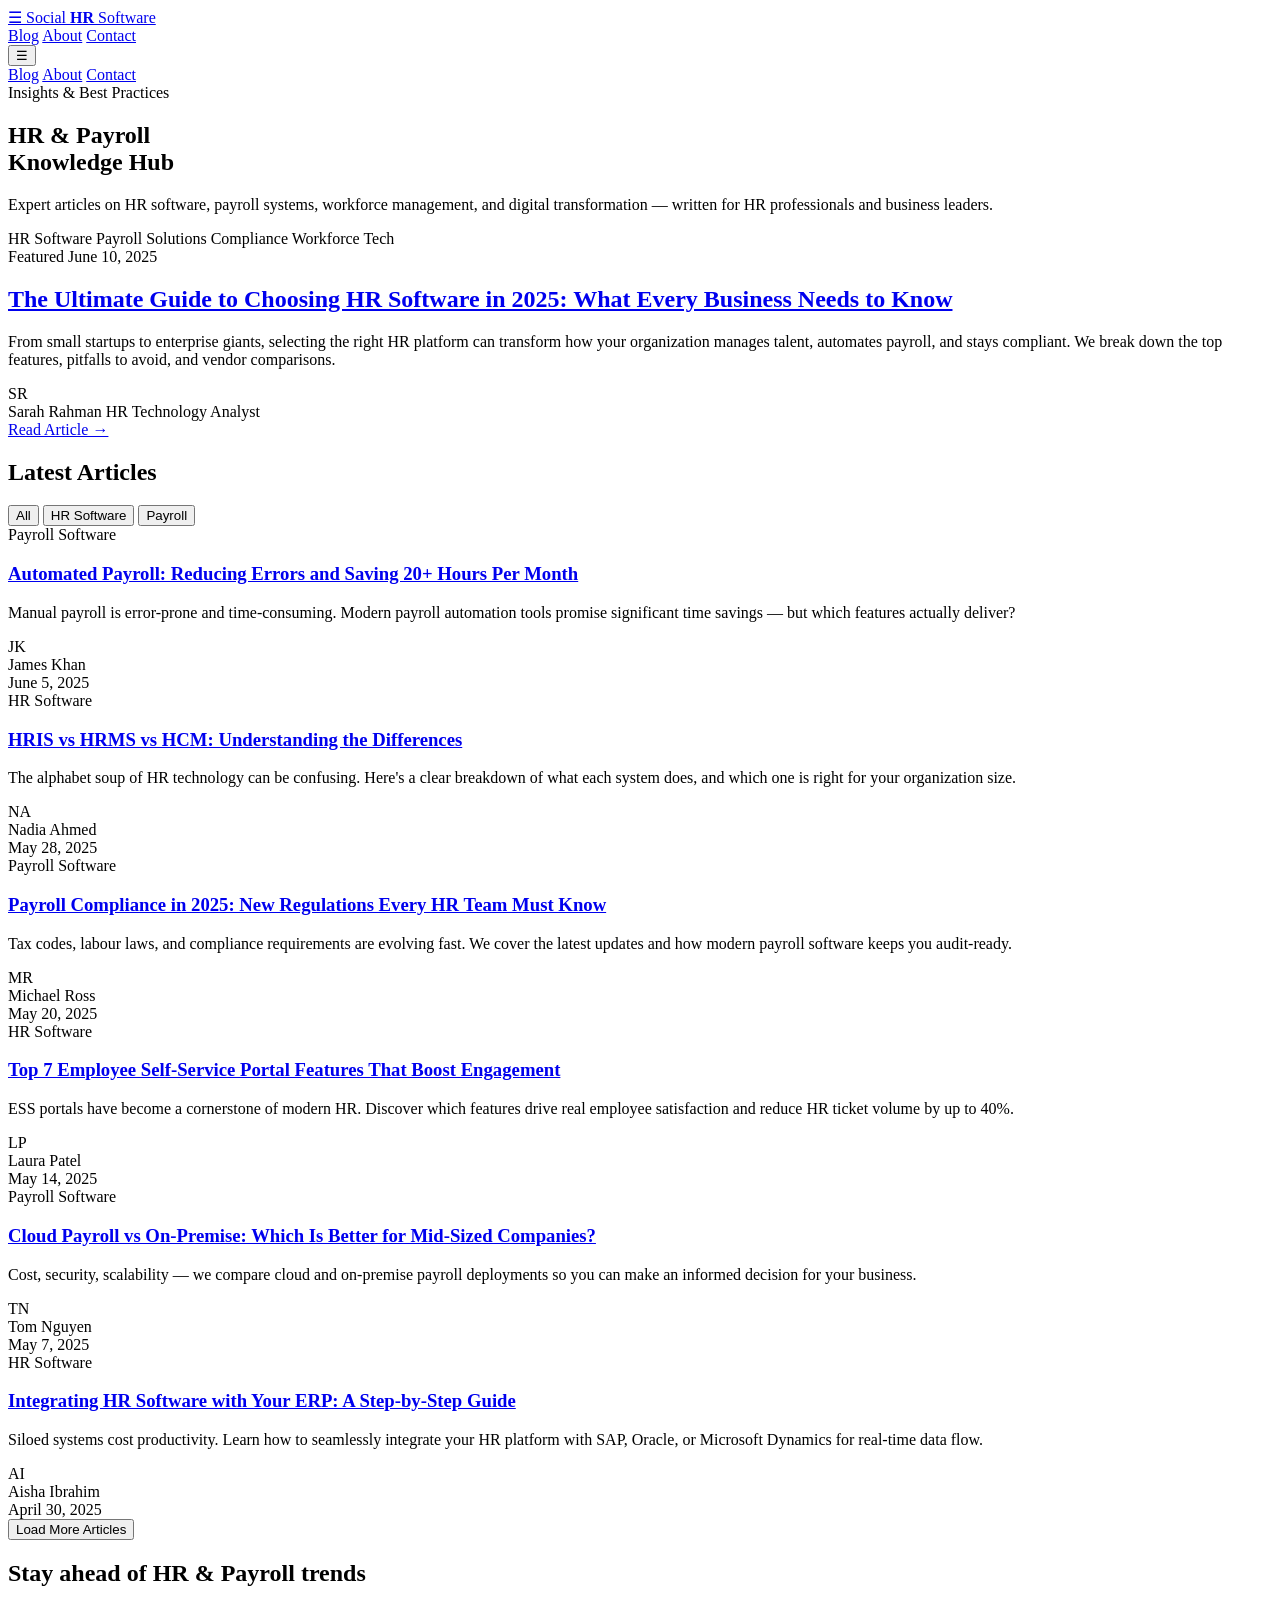
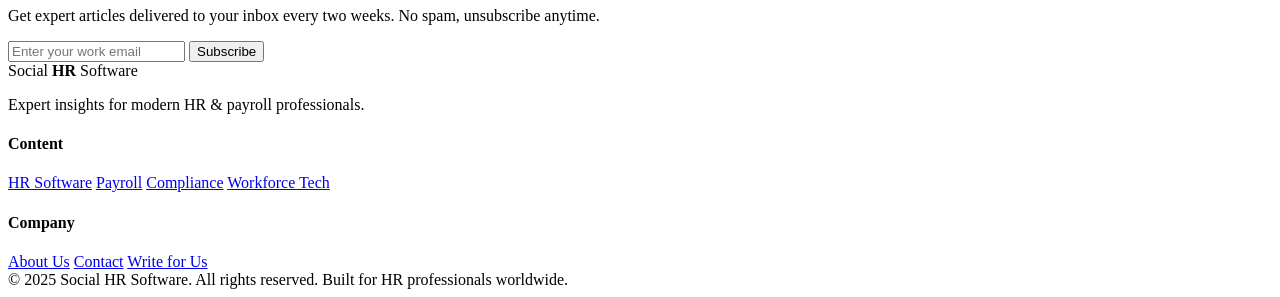
==== index.html @ 34f058ef "Add files via upload" ====
<!DOCTYPE html>
<html lang="en">
<head>
  <meta charset="UTF-8" />
  <meta name="viewport" content="width=device-width, initial-scale=1.0"/>
  <title>Social HR Software – HR & Payroll Insights</title>
  <link rel="stylesheet" href="css/style.css" />
  <link href="https://fonts.googleapis.com/css2?family=Inter:wght@400;500;600;700&family=Playfair+Display:wght@700&display=swap" rel="stylesheet"/>
</head>
<body>

  <!-- HEADER -->
  <header class="site-header">
    <div class="container header-inner">
      <a href="index.html" class="logo">
        <span class="logo-icon">&#9776;</span>
        <span class="logo-text">Social <strong>HR</strong> Software</span>
      </a>
      <nav class="main-nav">
        <a href="index.html" class="nav-link active">Blog</a>
        <a href="about.html" class="nav-link">About</a>
        <a href="contact.html" class="nav-link">Contact</a>
      </nav>
      <button class="hamburger" id="hamburger" aria-label="Open menu">&#9776;</button>
    </div>
    <div class="mobile-nav" id="mobileNav">
      <a href="index.html">Blog</a>
      <a href="about.html">About</a>
      <a href="contact.html">Contact</a>
    </div>
  </header>

  <!-- HERO -->
  <section class="hero">
    <div class="container hero-inner">
      <span class="hero-eyebrow">Insights & Best Practices</span>
      <h1 class="hero-title">HR &amp; Payroll<br/>Knowledge Hub</h1>
      <p class="hero-sub">Expert articles on HR software, payroll systems, workforce management, and digital transformation — written for HR professionals and business leaders.</p>
      <div class="hero-tags">
        <span class="tag tag-blue">HR Software</span>
        <span class="tag tag-teal">Payroll Solutions</span>
        <span class="tag tag-purple">Compliance</span>
        <span class="tag tag-amber">Workforce Tech</span>
      </div>
    </div>
  </section>

  <!-- FEATURED POST -->
  <section class="section-featured">
    <div class="container">
      <div class="featured-card">
        <div class="featured-meta">
          <span class="badge badge-blue">Featured</span>
          <span class="category-dot"></span>
          <span class="post-date">June 10, 2025</span>
        </div>
        <h2 class="featured-title">
          <a href="post.html">The Ultimate Guide to Choosing HR Software in 2025: What Every Business Needs to Know</a>
        </h2>
        <p class="featured-excerpt">From small startups to enterprise giants, selecting the right HR platform can transform how your organization manages talent, automates payroll, and stays compliant. We break down the top features, pitfalls to avoid, and vendor comparisons.</p>
        <div class="featured-footer">
          <div class="author-info">
            <div class="author-avatar">SR</div>
            <div>
              <span class="author-name">Sarah Rahman</span>
              <span class="author-role">HR Technology Analyst</span>
            </div>
          </div>
          <a href="post.html" class="read-more-btn">Read Article →</a>
        </div>
      </div>
    </div>
  </section>

  <!-- BLOG GRID -->
  <section class="section-blog">
    <div class="container">
      <div class="section-header">
        <h2 class="section-title">Latest Articles</h2>
        <div class="filter-tabs">
          <button class="filter-btn active" data-filter="all">All</button>
          <button class="filter-btn" data-filter="hr">HR Software</button>
          <button class="filter-btn" data-filter="payroll">Payroll</button>
        </div>
      </div>

      <div class="blog-grid" id="blogGrid">

        <article class="blog-card" data-category="payroll">
          <div class="card-category-bar bar-teal"></div>
          <div class="card-body">
            <span class="card-tag tag-teal">Payroll Software</span>
            <h3 class="card-title"><a href="post.html">Automated Payroll: Reducing Errors and Saving 20+ Hours Per Month</a></h3>
            <p class="card-excerpt">Manual payroll is error-prone and time-consuming. Modern payroll automation tools promise significant time savings — but which features actually deliver?</p>
            <div class="card-footer">
              <div class="author-mini">
                <div class="author-avatar-sm">JK</div>
                <span>James Khan</span>
              </div>
              <span class="card-date">June 5, 2025</span>
            </div>
          </div>
        </article>

        <article class="blog-card" data-category="hr">
          <div class="card-category-bar bar-blue"></div>
          <div class="card-body">
            <span class="card-tag tag-blue">HR Software</span>
            <h3 class="card-title"><a href="post.html">HRIS vs HRMS vs HCM: Understanding the Differences</a></h3>
            <p class="card-excerpt">The alphabet soup of HR technology can be confusing. Here's a clear breakdown of what each system does, and which one is right for your organization size.</p>
            <div class="card-footer">
              <div class="author-mini">
                <div class="author-avatar-sm">NA</div>
                <span>Nadia Ahmed</span>
              </div>
              <span class="card-date">May 28, 2025</span>
            </div>
          </div>
        </article>

        <article class="blog-card" data-category="payroll">
          <div class="card-category-bar bar-teal"></div>
          <div class="card-body">
            <span class="card-tag tag-teal">Payroll Software</span>
            <h3 class="card-title"><a href="post.html">Payroll Compliance in 2025: New Regulations Every HR Team Must Know</a></h3>
            <p class="card-excerpt">Tax codes, labour laws, and compliance requirements are evolving fast. We cover the latest updates and how modern payroll software keeps you audit-ready.</p>
            <div class="card-footer">
              <div class="author-mini">
                <div class="author-avatar-sm">MR</div>
                <span>Michael Ross</span>
              </div>
              <span class="card-date">May 20, 2025</span>
            </div>
          </div>
        </article>

        <article class="blog-card" data-category="hr">
          <div class="card-category-bar bar-blue"></div>
          <div class="card-body">
            <span class="card-tag tag-blue">HR Software</span>
            <h3 class="card-title"><a href="post.html">Top 7 Employee Self-Service Portal Features That Boost Engagement</a></h3>
            <p class="card-excerpt">ESS portals have become a cornerstone of modern HR. Discover which features drive real employee satisfaction and reduce HR ticket volume by up to 40%.</p>
            <div class="card-footer">
              <div class="author-mini">
                <div class="author-avatar-sm">LP</div>
                <span>Laura Patel</span>
              </div>
              <span class="card-date">May 14, 2025</span>
            </div>
          </div>
        </article>

        <article class="blog-card" data-category="payroll">
          <div class="card-category-bar bar-teal"></div>
          <div class="card-body">
            <span class="card-tag tag-teal">Payroll Software</span>
            <h3 class="card-title"><a href="post.html">Cloud Payroll vs On-Premise: Which Is Better for Mid-Sized Companies?</a></h3>
            <p class="card-excerpt">Cost, security, scalability — we compare cloud and on-premise payroll deployments so you can make an informed decision for your business.</p>
            <div class="card-footer">
              <div class="author-mini">
                <div class="author-avatar-sm">TN</div>
                <span>Tom Nguyen</span>
              </div>
              <span class="card-date">May 7, 2025</span>
            </div>
          </div>
        </article>

        <article class="blog-card" data-category="hr">
          <div class="card-category-bar bar-blue"></div>
          <div class="card-body">
            <span class="card-tag tag-blue">HR Software</span>
            <h3 class="card-title"><a href="post.html">Integrating HR Software with Your ERP: A Step-by-Step Guide</a></h3>
            <p class="card-excerpt">Siloed systems cost productivity. Learn how to seamlessly integrate your HR platform with SAP, Oracle, or Microsoft Dynamics for real-time data flow.</p>
            <div class="card-footer">
              <div class="author-mini">
                <div class="author-avatar-sm">AI</div>
                <span>Aisha Ibrahim</span>
              </div>
              <span class="card-date">April 30, 2025</span>
            </div>
          </div>
        </article>

      </div>

      <div class="load-more-wrap">
        <button class="load-more-btn" id="loadMoreBtn">Load More Articles</button>
      </div>
    </div>
  </section>

  <!-- NEWSLETTER -->
  <section class="section-newsletter">
    <div class="container newsletter-inner">
      <div>
        <h2 class="newsletter-title">Stay ahead of HR & Payroll trends</h2>
        <p class="newsletter-sub">Get expert articles delivered to your inbox every two weeks. No spam, unsubscribe anytime.</p>
      </div>
      <form class="newsletter-form" onsubmit="handleSubscribe(event)">
        <input type="email" placeholder="Enter your work email" class="newsletter-input" required />
        <button type="submit" class="newsletter-btn">Subscribe</button>
      </form>
    </div>
  </section>

  <!-- FOOTER -->
  <footer class="site-footer">
    <div class="container footer-inner">
      <div class="footer-brand">
        <span class="logo-text">Social <strong>HR</strong> Software</span>
        <p class="footer-tagline">Expert insights for modern HR &amp; payroll professionals.</p>
      </div>
      <div class="footer-links">
        <div>
          <h4>Content</h4>
          <a href="#">HR Software</a>
          <a href="#">Payroll</a>
          <a href="#">Compliance</a>
          <a href="#">Workforce Tech</a>
        </div>
        <div>
          <h4>Company</h4>
          <a href="about.html">About Us</a>
          <a href="contact.html">Contact</a>
          <a href="#">Write for Us</a>
        </div>
      </div>
    </div>
    <div class="footer-bottom">
      <div class="container">
        <span>© 2025 Social HR Software. All rights reserved.</span>
        <span>Built for HR professionals worldwide.</span>
      </div>
    </div>
  </footer>

  <script src="js/main.js"></script>
</body>
</html>
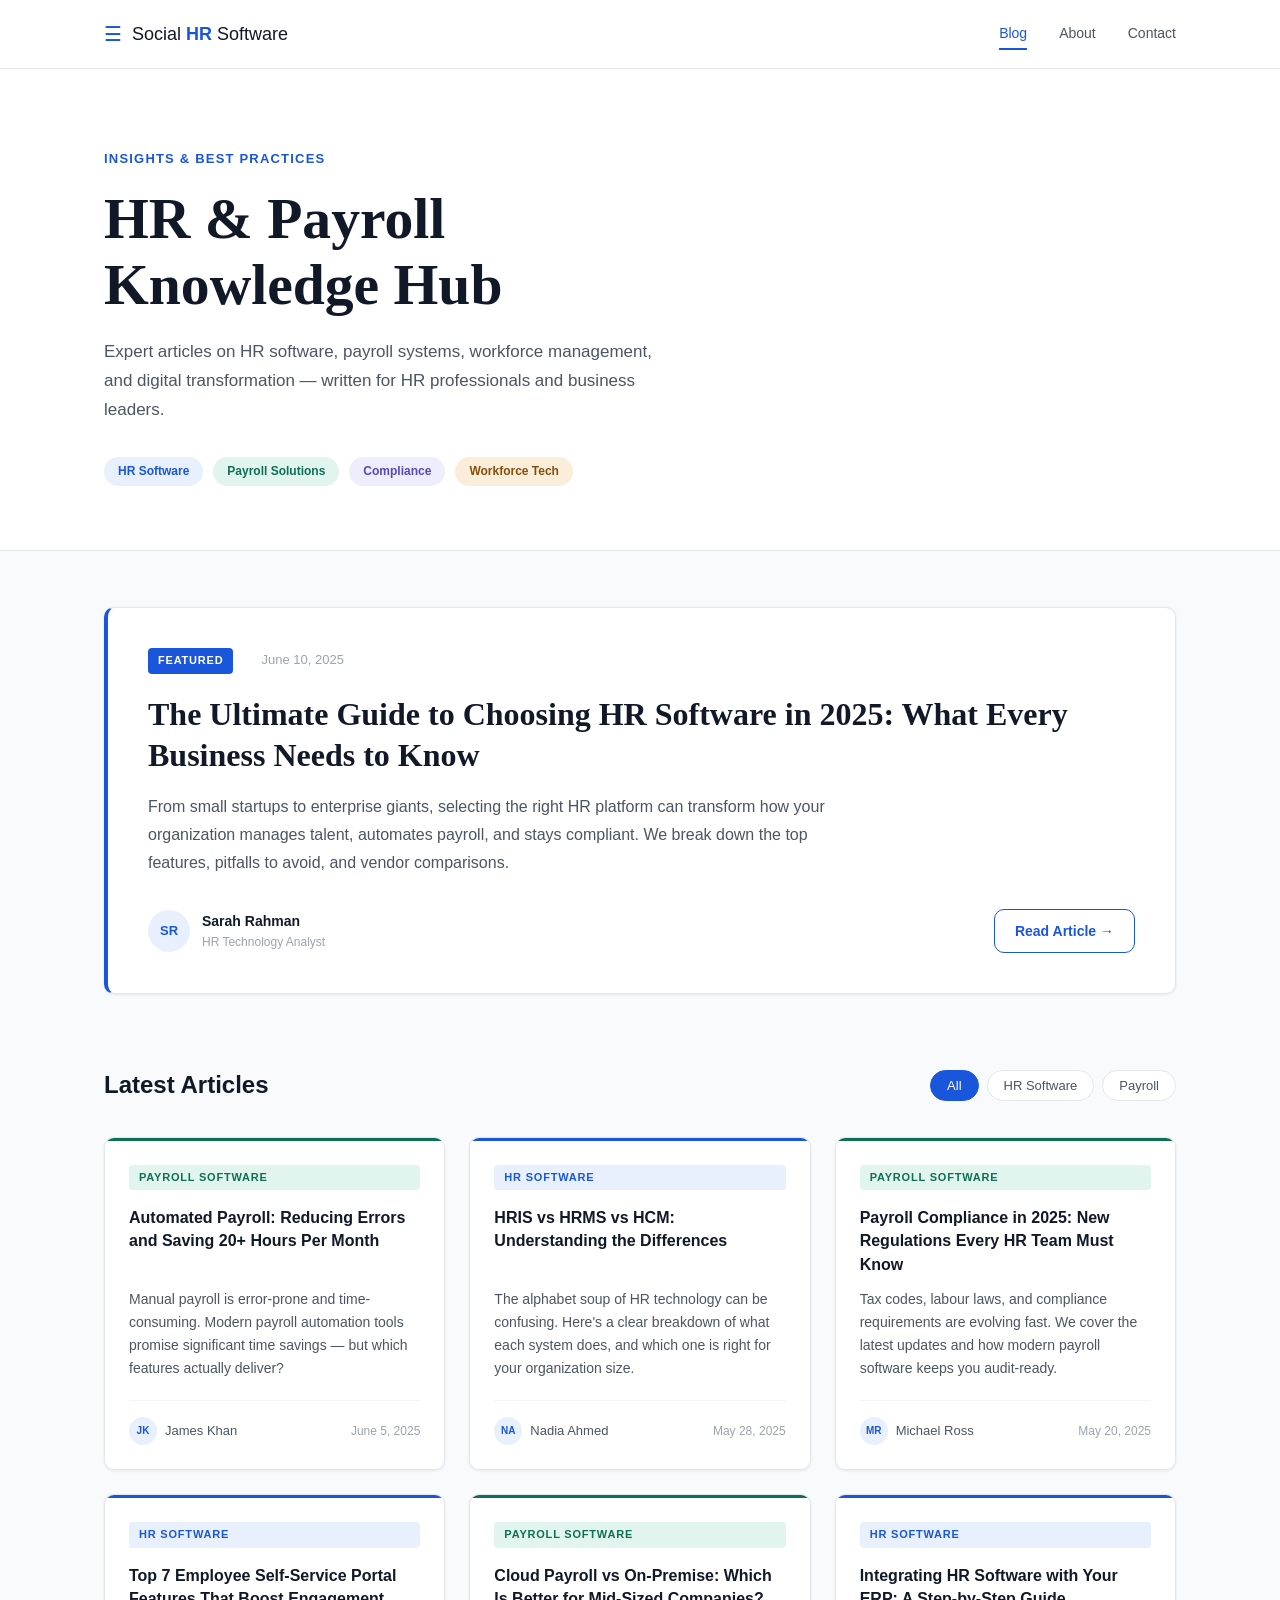
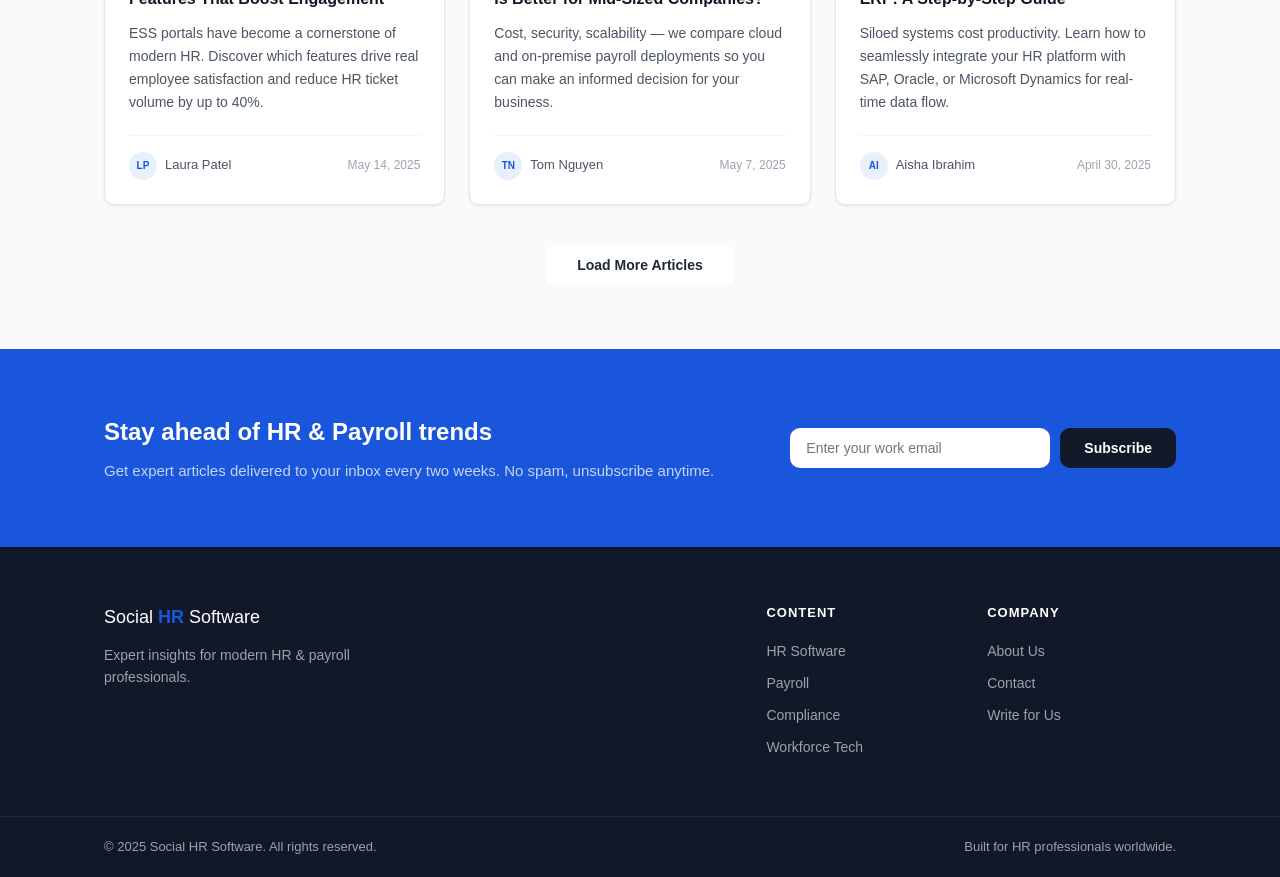
==== commit b6b9ce0c: "index.html" ====
--- a/index.html
+++ b/index.html
@@ -4,7 +4,7 @@
   <meta charset="UTF-8" />
   <meta name="viewport" content="width=device-width, initial-scale=1.0"/>
   <title>Social HR Software – HR & Payroll Insights</title>
-  <link rel="stylesheet" href="css/style.css" />
+  <link rel="stylesheet" href="style.css" />
   <link href="https://fonts.googleapis.com/css2?family=Inter:wght@400;500;600;700&family=Playfair+Display:wght@700&display=swap" rel="stylesheet"/>
 </head>
 <body>
@@ -235,6 +235,6 @@
     </div>
   </footer>
 
-  <script src="js/main.js"></script>
+  <script src="main.js"></script>
 </body>
 </html>
--- a/style.css
+++ b/style.css
@@ -0,0 +1,211 @@
+/* ========== RESET & BASE ========== */
+*, *::before, *::after { box-sizing: border-box; margin: 0; padding: 0; }
+
+:root {
+  --blue: #1a56db;
+  --blue-light: #e8f0fe;
+  --teal: #0f6e56;
+  --teal-light: #e1f5ee;
+  --purple: #534AB7;
+  --purple-light: #EEEDFE;
+  --amber: #854F0B;
+  --amber-light: #FAEEDA;
+  --gray-50: #f9fafb;
+  --gray-100: #f3f4f6;
+  --gray-200: #e5e7eb;
+  --gray-400: #9ca3af;
+  --gray-600: #4b5563;
+  --gray-800: #1f2937;
+  --gray-900: #111827;
+  --white: #ffffff;
+  --font: 'Inter', sans-serif;
+  --font-display: 'Playfair Display', serif;
+  --radius: 10px;
+  --shadow-sm: 0 1px 3px rgba(0,0,0,0.08);
+  --shadow-md: 0 4px 12px rgba(0,0,0,0.1);
+  --transition: 0.2s ease;
+}
+
+html { scroll-behavior: smooth; }
+body { font-family: var(--font); color: var(--gray-800); background: var(--gray-50); font-size: 16px; line-height: 1.6; }
+a { text-decoration: none; color: inherit; }
+img { max-width: 100%; }
+
+.container { max-width: 1120px; margin: 0 auto; padding: 0 1.5rem; }
+
+/* ========== HEADER ========== */
+.site-header {
+  background: var(--white);
+  border-bottom: 1px solid var(--gray-200);
+  position: sticky; top: 0; z-index: 100;
+}
+.header-inner {
+  display: flex; align-items: center; justify-content: space-between;
+  height: 68px;
+}
+.logo { display: flex; align-items: center; gap: 10px; font-size: 18px; color: var(--gray-900); }
+.logo-text strong { color: var(--blue); }
+.logo-icon { font-size: 20px; color: var(--blue); }
+.main-nav { display: flex; gap: 2rem; }
+.nav-link { font-size: 14px; font-weight: 500; color: var(--gray-600); padding: 4px 0; border-bottom: 2px solid transparent; transition: var(--transition); }
+.nav-link:hover, .nav-link.active { color: var(--blue); border-bottom-color: var(--blue); }
+.hamburger { display: none; background: none; border: none; font-size: 22px; cursor: pointer; color: var(--gray-800); }
+.mobile-nav { display: none; background: var(--white); border-top: 1px solid var(--gray-200); padding: 1rem 1.5rem; flex-direction: column; gap: 1rem; }
+.mobile-nav a { font-size: 15px; font-weight: 500; color: var(--gray-700); }
+.mobile-nav.open { display: flex; }
+
+/* ========== HERO ========== */
+.hero { background: var(--white); border-bottom: 1px solid var(--gray-200); padding: 5rem 0 4rem; }
+.hero-eyebrow { font-size: 13px; font-weight: 600; text-transform: uppercase; letter-spacing: 1.2px; color: var(--blue); display: block; margin-bottom: 1rem; }
+.hero-title { font-family: var(--font-display); font-size: clamp(2.4rem, 5vw, 3.6rem); line-height: 1.15; color: var(--gray-900); margin-bottom: 1.25rem; }
+.hero-sub { font-size: 17px; color: var(--gray-600); max-width: 580px; margin-bottom: 2rem; line-height: 1.7; }
+.hero-tags { display: flex; flex-wrap: wrap; gap: 10px; }
+
+.tag { font-size: 12px; font-weight: 600; padding: 5px 14px; border-radius: 20px; }
+.tag-blue { background: var(--blue-light); color: var(--blue); }
+.tag-teal { background: var(--teal-light); color: var(--teal); }
+.tag-purple { background: var(--purple-light); color: var(--purple); }
+.tag-amber { background: var(--amber-light); color: var(--amber); }
+
+/* ========== FEATURED ========== */
+.section-featured { padding: 3.5rem 0 2rem; }
+.featured-card {
+  background: var(--white); border: 1px solid var(--gray-200); border-radius: var(--radius);
+  padding: 2.5rem; border-left: 4px solid var(--blue); box-shadow: var(--shadow-sm);
+}
+.featured-meta { display: flex; align-items: center; gap: 12px; margin-bottom: 1.25rem; }
+.badge { font-size: 11px; font-weight: 700; text-transform: uppercase; letter-spacing: 0.8px; padding: 4px 10px; border-radius: 4px; }
+.badge-blue { background: var(--blue); color: var(--white); }
+.post-date { font-size: 13px; color: var(--gray-400); }
+.category-dot { width: 4px; height: 4px; background: var(--gray-300); border-radius: 50%; }
+.featured-title { font-family: var(--font-display); font-size: clamp(1.4rem, 2.5vw, 2rem); line-height: 1.3; color: var(--gray-900); margin-bottom: 1rem; }
+.featured-title a:hover { color: var(--blue); }
+.featured-excerpt { font-size: 16px; color: var(--gray-600); line-height: 1.75; margin-bottom: 2rem; max-width: 720px; }
+.featured-footer { display: flex; align-items: center; justify-content: space-between; flex-wrap: wrap; gap: 1rem; }
+.author-info { display: flex; align-items: center; gap: 12px; }
+.author-avatar { width: 42px; height: 42px; border-radius: 50%; background: var(--blue-light); color: var(--blue); font-size: 13px; font-weight: 700; display: flex; align-items: center; justify-content: center; }
+.author-name { display: block; font-weight: 600; font-size: 14px; color: var(--gray-900); }
+.author-role { display: block; font-size: 12px; color: var(--gray-400); }
+.read-more-btn { font-size: 14px; font-weight: 600; color: var(--blue); border: 1.5px solid var(--blue); border-radius: var(--radius); padding: 10px 20px; transition: var(--transition); }
+.read-more-btn:hover { background: var(--blue); color: var(--white); }
+
+/* ========== BLOG GRID ========== */
+.section-blog { padding: 2.5rem 0 4rem; }
+.section-header { display: flex; align-items: center; justify-content: space-between; margin-bottom: 2rem; flex-wrap: wrap; gap: 1rem; }
+.section-title { font-size: 1.5rem; font-weight: 700; color: var(--gray-900); }
+.filter-tabs { display: flex; gap: 8px; }
+.filter-btn { font-size: 13px; font-weight: 500; padding: 7px 16px; border-radius: 20px; border: 1.5px solid var(--gray-200); background: var(--white); color: var(--gray-600); cursor: pointer; transition: var(--transition); }
+.filter-btn:hover { border-color: var(--blue); color: var(--blue); }
+.filter-btn.active { background: var(--blue); border-color: var(--blue); color: var(--white); }
+
+.blog-grid { display: grid; grid-template-columns: repeat(auto-fill, minmax(320px, 1fr)); gap: 1.5rem; }
+.blog-card { background: var(--white); border: 1px solid var(--gray-200); border-radius: var(--radius); overflow: hidden; box-shadow: var(--shadow-sm); transition: box-shadow var(--transition), transform var(--transition); display: flex; flex-direction: column; }
+.blog-card:hover { box-shadow: var(--shadow-md); transform: translateY(-2px); }
+.card-category-bar { height: 3px; }
+.bar-blue { background: var(--blue); }
+.bar-teal { background: var(--teal); }
+.card-body { padding: 1.5rem; display: flex; flex-direction: column; flex: 1; }
+.card-tag { font-size: 11px; font-weight: 700; text-transform: uppercase; letter-spacing: 0.8px; padding: 4px 10px; border-radius: 4px; display: inline-block; margin-bottom: 1rem; }
+.card-title { font-size: 16px; font-weight: 700; color: var(--gray-900); line-height: 1.45; margin-bottom: 0.75rem; flex: 1; }
+.card-title a:hover { color: var(--blue); }
+.card-excerpt { font-size: 14px; color: var(--gray-600); line-height: 1.65; margin-bottom: 1.25rem; }
+.card-footer { display: flex; align-items: center; justify-content: space-between; padding-top: 1rem; border-top: 1px solid var(--gray-100); margin-top: auto; }
+.author-mini { display: flex; align-items: center; gap: 8px; font-size: 13px; color: var(--gray-600); font-weight: 500; }
+.author-avatar-sm { width: 28px; height: 28px; border-radius: 50%; background: var(--blue-light); color: var(--blue); font-size: 10px; font-weight: 700; display: flex; align-items: center; justify-content: center; }
+.card-date { font-size: 12px; color: var(--gray-400); }
+
+.load-more-wrap { text-align: center; margin-top: 2.5rem; }
+.load-more-btn { font-size: 14px; font-weight: 600; color: var(--gray-700); border: 1.5px solid var(--gray-300); background: var(--white); padding: 12px 32px; border-radius: var(--radius); cursor: pointer; transition: var(--transition); }
+.load-more-btn:hover { border-color: var(--blue); color: var(--blue); }
+
+/* ========== NEWSLETTER ========== */
+.section-newsletter { background: var(--blue); padding: 4rem 0; }
+.newsletter-inner { display: flex; align-items: center; justify-content: space-between; gap: 2rem; flex-wrap: wrap; }
+.newsletter-title { font-size: 1.5rem; font-weight: 700; color: var(--white); margin-bottom: 0.5rem; }
+.newsletter-sub { font-size: 15px; color: rgba(255,255,255,0.75); }
+.newsletter-form { display: flex; gap: 10px; flex-wrap: wrap; }
+.newsletter-input { padding: 12px 16px; border: none; border-radius: var(--radius); font-size: 14px; min-width: 260px; outline: none; }
+.newsletter-btn { padding: 12px 24px; background: var(--gray-900); color: var(--white); border: none; border-radius: var(--radius); font-size: 14px; font-weight: 600; cursor: pointer; transition: var(--transition); }
+.newsletter-btn:hover { background: var(--white); color: var(--blue); }
+
+/* ========== FOOTER ========== */
+.site-footer { background: var(--gray-900); color: var(--gray-400); padding: 3.5rem 0 0; }
+.footer-inner { display: grid; grid-template-columns: 1.5fr 1fr; gap: 3rem; padding-bottom: 3rem; }
+.footer-brand .logo-text { font-size: 18px; color: var(--white); }
+.footer-tagline { font-size: 14px; color: var(--gray-400); margin-top: 0.75rem; max-width: 280px; line-height: 1.6; }
+.footer-links { display: grid; grid-template-columns: 1fr 1fr; gap: 2rem; }
+.footer-links h4 { font-size: 13px; font-weight: 700; text-transform: uppercase; letter-spacing: 1px; color: var(--white); margin-bottom: 1rem; }
+.footer-links a { display: block; font-size: 14px; color: var(--gray-400); margin-bottom: 0.6rem; transition: var(--transition); }
+.footer-links a:hover { color: var(--white); }
+.footer-bottom { border-top: 1px solid rgba(255,255,255,0.08); padding: 1.25rem 0; }
+.footer-bottom .container { display: flex; justify-content: space-between; font-size: 13px; flex-wrap: wrap; gap: 0.5rem; }
+
+/* ========== SINGLE POST ========== */
+.post-hero { background: var(--white); border-bottom: 1px solid var(--gray-200); padding: 4rem 0 3rem; }
+.post-meta { display: flex; align-items: center; gap: 12px; margin-bottom: 1.5rem; flex-wrap: wrap; }
+.post-hero-title { font-family: var(--font-display); font-size: clamp(1.75rem, 3.5vw, 2.75rem); line-height: 1.2; color: var(--gray-900); margin-bottom: 1.25rem; max-width: 800px; }
+.post-hero-excerpt { font-size: 18px; color: var(--gray-600); line-height: 1.7; max-width: 700px; }
+.post-author-bar { display: flex; align-items: center; gap: 12px; margin-top: 2rem; padding-top: 2rem; border-top: 1px solid var(--gray-200); }
+.post-content-area { padding: 3.5rem 0 4rem; }
+.post-content-grid { display: grid; grid-template-columns: 1fr 300px; gap: 3rem; align-items: start; }
+.post-body h2 { font-family: var(--font-display); font-size: 1.6rem; color: var(--gray-900); margin: 2.5rem 0 1rem; }
+.post-body h3 { font-size: 1.15rem; font-weight: 700; color: var(--gray-900); margin: 2rem 0 0.75rem; }
+.post-body p { font-size: 16px; color: var(--gray-700); line-height: 1.8; margin-bottom: 1.25rem; }
+.post-body ul { padding-left: 1.5rem; margin-bottom: 1.5rem; }
+.post-body li { font-size: 16px; color: var(--gray-700); line-height: 1.8; margin-bottom: 0.4rem; }
+.post-body blockquote { border-left: 4px solid var(--blue); padding: 1rem 1.5rem; background: var(--blue-light); border-radius: 0 8px 8px 0; margin: 2rem 0; font-size: 17px; font-style: italic; color: var(--gray-700); }
+.sidebar-card { background: var(--white); border: 1px solid var(--gray-200); border-radius: var(--radius); padding: 1.5rem; margin-bottom: 1.5rem; }
+.sidebar-card h4 { font-size: 14px; font-weight: 700; text-transform: uppercase; letter-spacing: 0.8px; color: var(--gray-900); margin-bottom: 1rem; }
+.sidebar-post { display: flex; gap: 12px; padding: 0.75rem 0; border-bottom: 1px solid var(--gray-100); }
+.sidebar-post:last-child { border-bottom: none; padding-bottom: 0; }
+.sidebar-post-title { font-size: 13px; font-weight: 500; color: var(--gray-800); line-height: 1.45; }
+.sidebar-post-date { font-size: 12px; color: var(--gray-400); margin-top: 4px; }
+.sidebar-num { font-size: 13px; font-weight: 700; color: var(--gray-300); min-width: 20px; padding-top: 2px; }
+
+/* ========== ABOUT PAGE ========== */
+.page-hero { background: var(--white); border-bottom: 1px solid var(--gray-200); padding: 4rem 0 3rem; }
+.page-hero-title { font-family: var(--font-display); font-size: clamp(1.75rem, 3.5vw, 2.75rem); color: var(--gray-900); margin-bottom: 1rem; }
+.page-hero-sub { font-size: 17px; color: var(--gray-600); max-width: 600px; line-height: 1.7; }
+.about-section { padding: 4rem 0; }
+.about-grid { display: grid; grid-template-columns: 1fr 1fr; gap: 4rem; align-items: center; }
+.about-content h2 { font-family: var(--font-display); font-size: 1.8rem; color: var(--gray-900); margin-bottom: 1rem; }
+.about-content p { font-size: 16px; color: var(--gray-600); line-height: 1.8; margin-bottom: 1rem; }
+.stats-grid { display: grid; grid-template-columns: repeat(3, 1fr); gap: 1.5rem; }
+.stat-card { background: var(--white); border: 1px solid var(--gray-200); border-radius: var(--radius); padding: 1.5rem; text-align: center; }
+.stat-number { font-size: 2.25rem; font-weight: 700; color: var(--blue); line-height: 1; }
+.stat-label { font-size: 13px; color: var(--gray-600); margin-top: 6px; }
+
+/* ========== CONTACT PAGE ========== */
+.contact-section { padding: 4rem 0; }
+.contact-grid { display: grid; grid-template-columns: 1fr 1.5fr; gap: 4rem; align-items: start; }
+.contact-info h2 { font-family: var(--font-display); font-size: 1.8rem; margin-bottom: 1rem; color: var(--gray-900); }
+.contact-info p { color: var(--gray-600); line-height: 1.7; margin-bottom: 1.5rem; }
+.contact-item { display: flex; align-items: flex-start; gap: 12px; margin-bottom: 1.25rem; }
+.contact-icon { width: 40px; height: 40px; background: var(--blue-light); border-radius: 8px; display: flex; align-items: center; justify-content: center; color: var(--blue); font-size: 18px; flex-shrink: 0; }
+.contact-item-text strong { display: block; font-size: 13px; font-weight: 700; text-transform: uppercase; color: var(--gray-900); letter-spacing: 0.5px; }
+.contact-item-text span { font-size: 14px; color: var(--gray-600); }
+.contact-form-card { background: var(--white); border: 1px solid var(--gray-200); border-radius: var(--radius); padding: 2rem; box-shadow: var(--shadow-sm); }
+.form-group { margin-bottom: 1.25rem; }
+.form-group label { display: block; font-size: 13px; font-weight: 600; color: var(--gray-700); margin-bottom: 6px; }
+.form-control { width: 100%; padding: 11px 14px; border: 1.5px solid var(--gray-200); border-radius: 8px; font-size: 14px; font-family: var(--font); color: var(--gray-800); transition: border-color var(--transition); background: var(--white); }
+.form-control:focus { outline: none; border-color: var(--blue); }
+.form-row { display: grid; grid-template-columns: 1fr 1fr; gap: 1rem; }
+textarea.form-control { resize: vertical; min-height: 120px; }
+.submit-btn { width: 100%; padding: 13px; background: var(--blue); color: var(--white); border: none; border-radius: var(--radius); font-size: 15px; font-weight: 600; cursor: pointer; transition: var(--transition); margin-top: 0.5rem; }
+.submit-btn:hover { background: #1547c0; }
+.success-msg { display: none; background: var(--teal-light); color: var(--teal); padding: 12px 16px; border-radius: 8px; font-size: 14px; font-weight: 500; text-align: center; margin-top: 1rem; }
+.success-msg.show { display: block; }
+
+/* ========== RESPONSIVE ========== */
+@media (max-width: 768px) {
+  .main-nav { display: none; }
+  .hamburger { display: block; }
+  .post-content-grid { grid-template-columns: 1fr; }
+  .about-grid { grid-template-columns: 1fr; gap: 2rem; }
+  .contact-grid { grid-template-columns: 1fr; }
+  .footer-inner { grid-template-columns: 1fr; }
+  .newsletter-inner { flex-direction: column; align-items: flex-start; }
+  .blog-grid { grid-template-columns: 1fr; }
+  .stats-grid { grid-template-columns: repeat(2, 1fr); }
+  .form-row { grid-template-columns: 1fr; }
+}
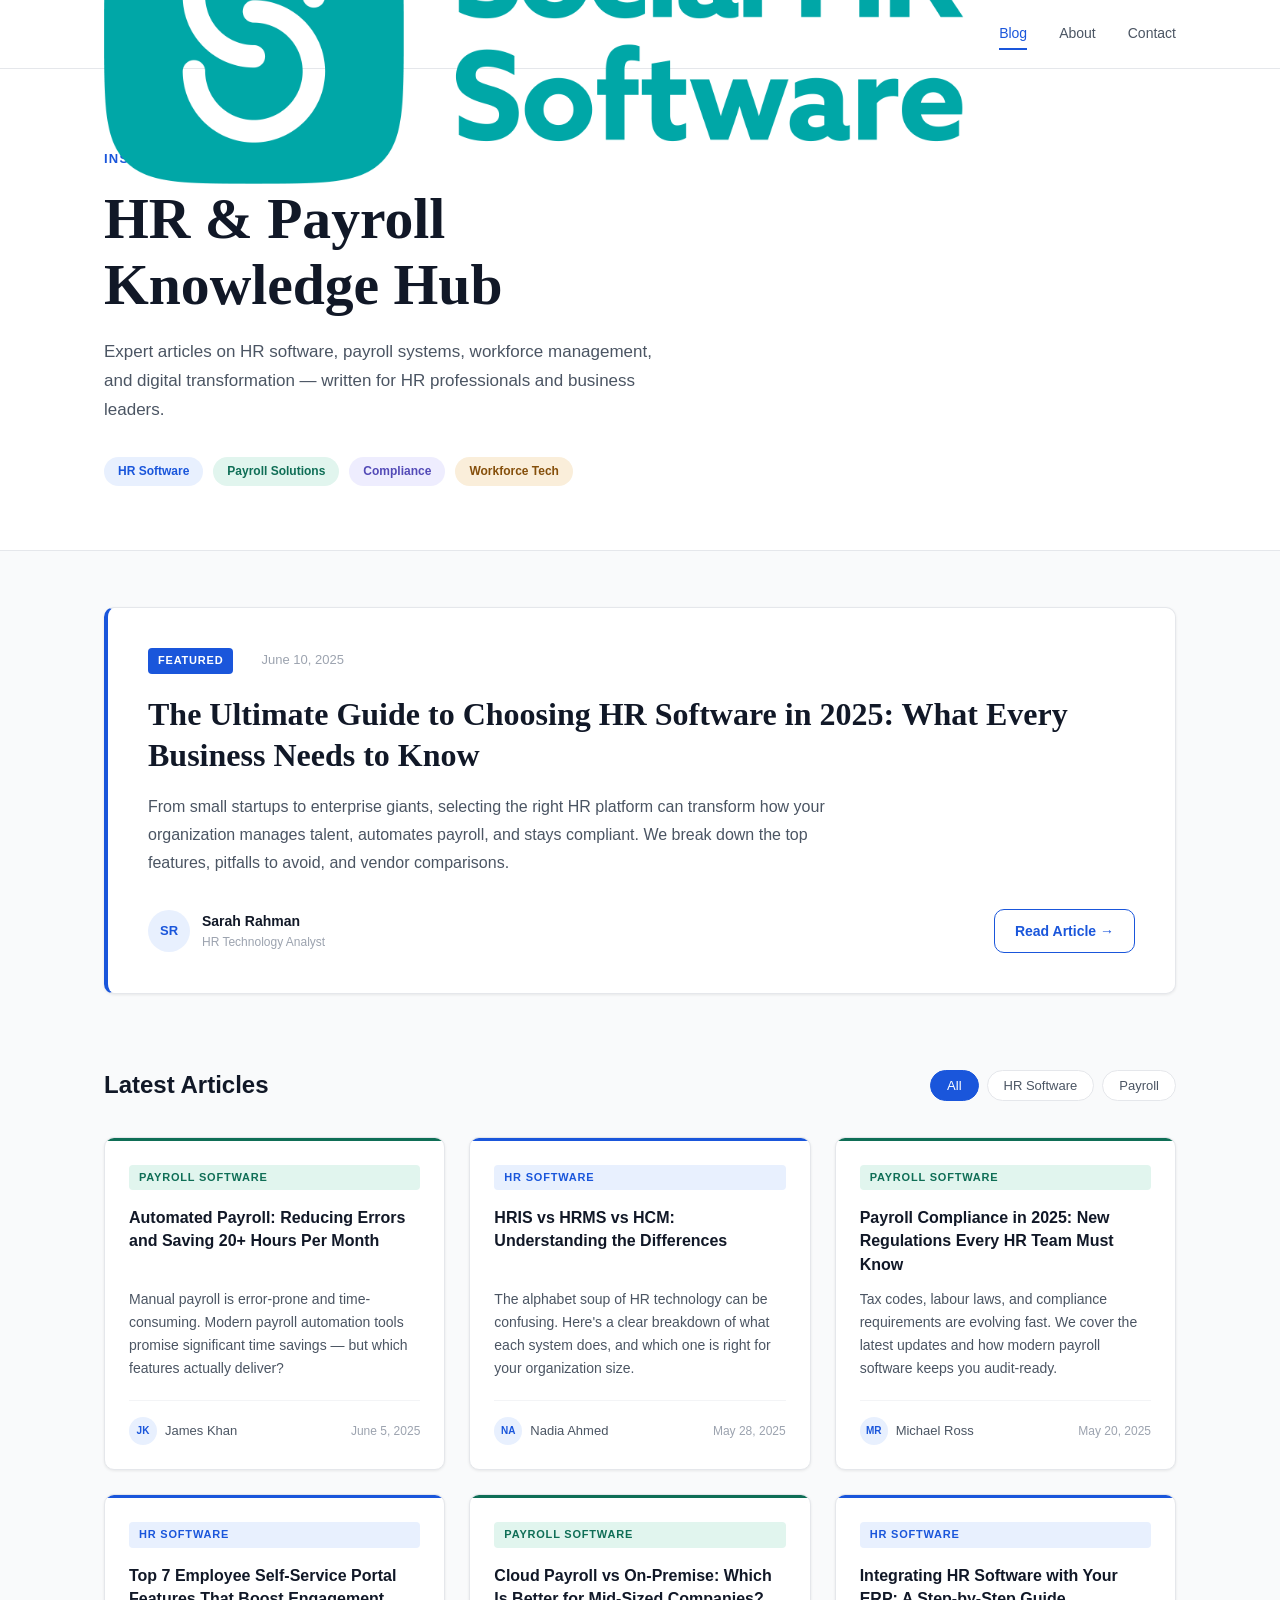
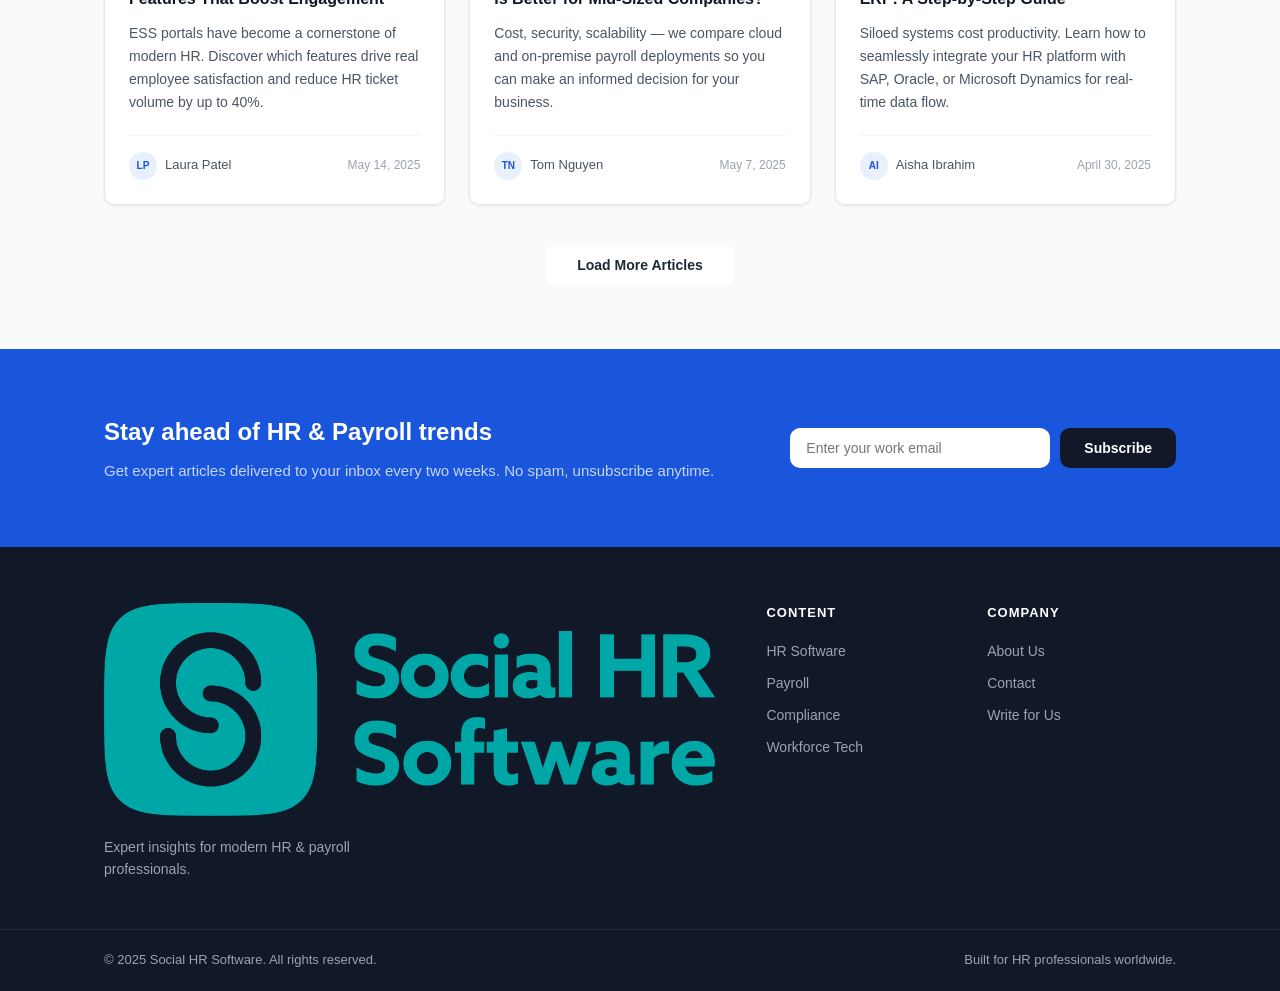
==== commit 3ebf22c7: "index.html" ====
--- a/index.html
+++ b/index.html
@@ -13,8 +13,7 @@
   <header class="site-header">
     <div class="container header-inner">
       <a href="index.html" class="logo">
-        <span class="logo-icon">&#9776;</span>
-        <span class="logo-text">Social <strong>HR</strong> Software</span>
+        <img src="teal-1.png"
       </a>
       <nav class="main-nav">
         <a href="index.html" class="nav-link active">Blog</a>
@@ -208,7 +207,7 @@
   <footer class="site-footer">
     <div class="container footer-inner">
       <div class="footer-brand">
-        <span class="logo-text">Social <strong>HR</strong> Software</span>
+        <img src="teal-1.png">
         <p class="footer-tagline">Expert insights for modern HR &amp; payroll professionals.</p>
       </div>
       <div class="footer-links">
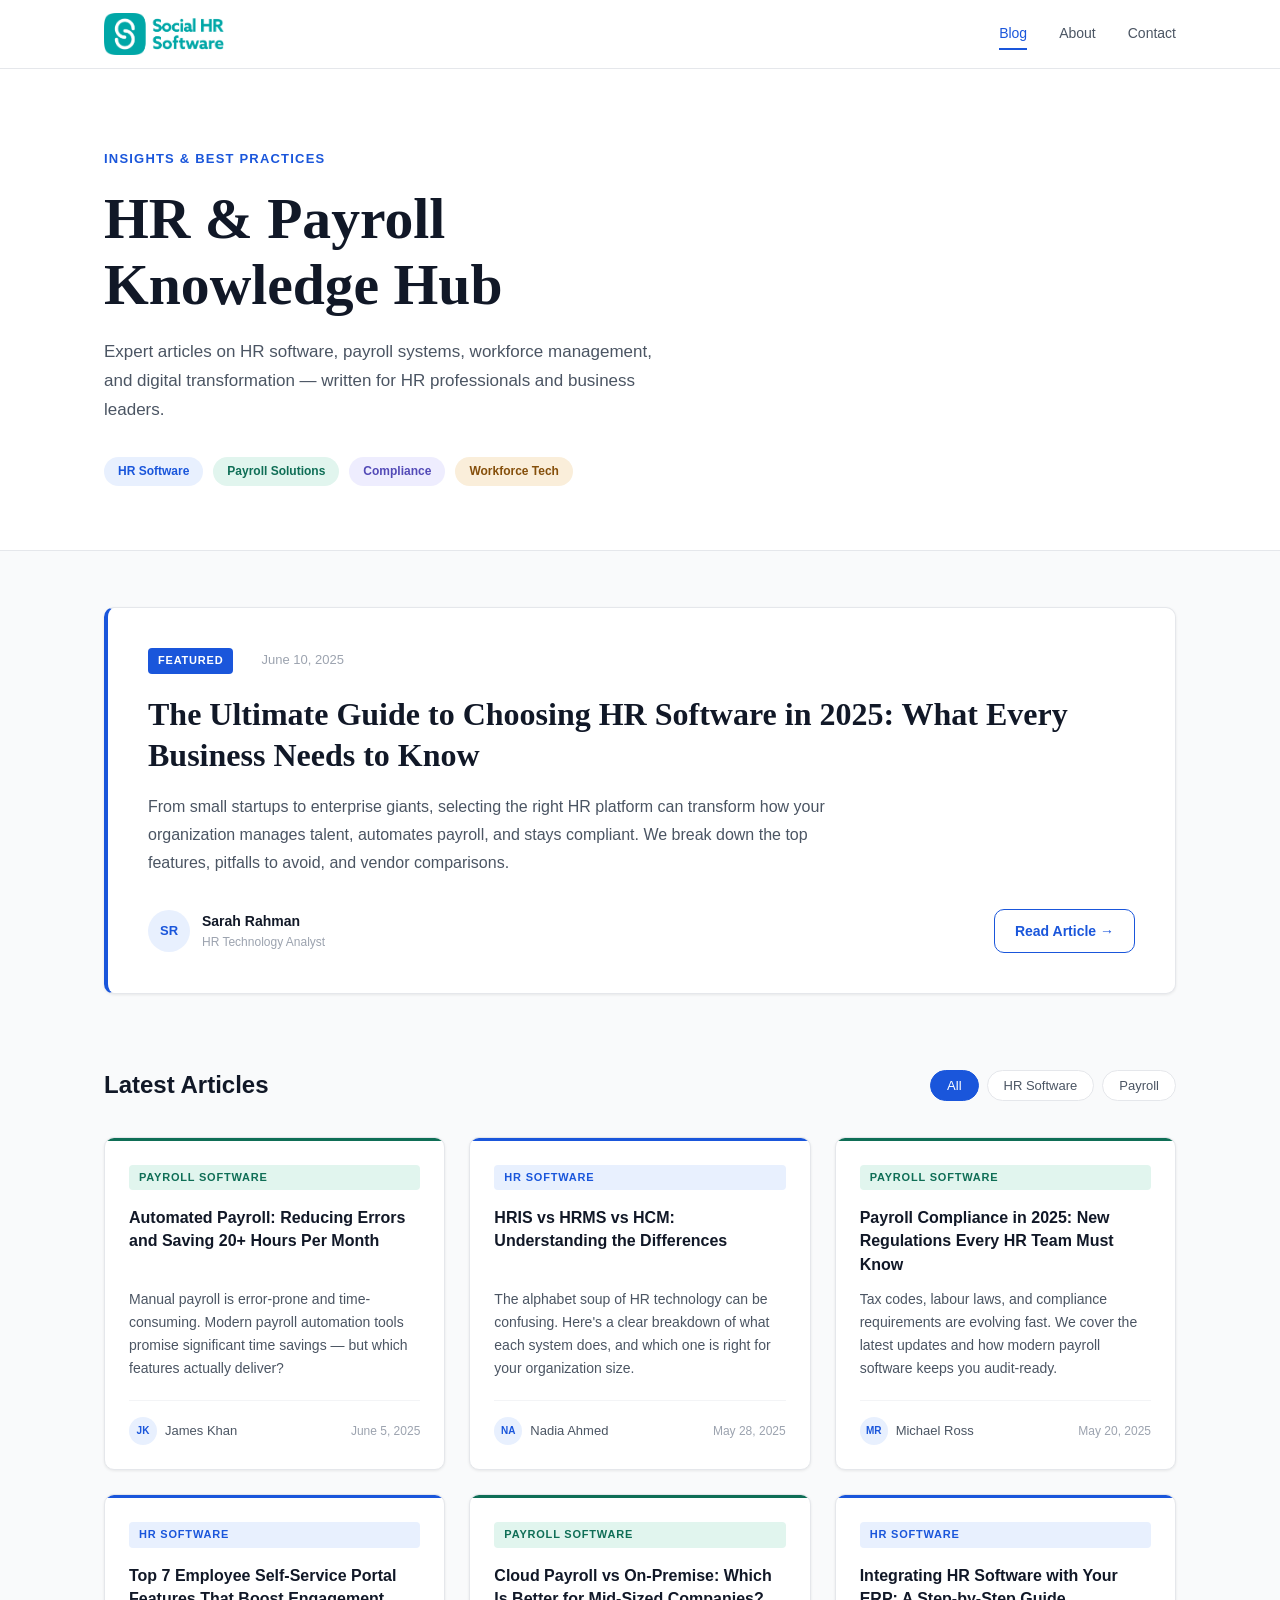
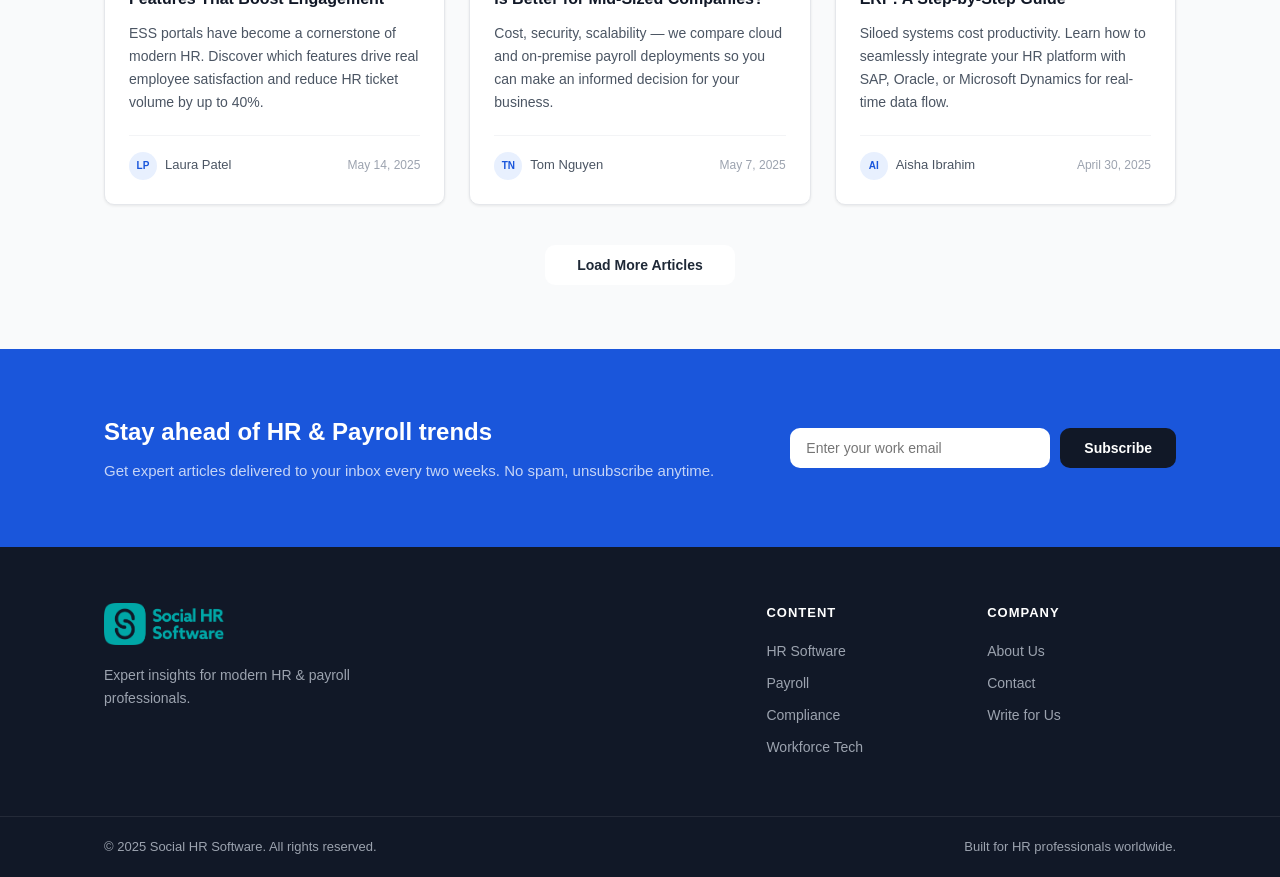
==== commit 58ca3476: "index.html" ====
--- a/index.html
+++ b/index.html
@@ -13,7 +13,7 @@
   <header class="site-header">
     <div class="container header-inner">
       <a href="index.html" class="logo">
-        <img src="teal-1.png"
+        <img src="teal-1.png" width="120px">
       </a>
       <nav class="main-nav">
         <a href="index.html" class="nav-link active">Blog</a>
@@ -207,7 +207,7 @@
   <footer class="site-footer">
     <div class="container footer-inner">
       <div class="footer-brand">
-        <img src="teal-1.png">
+        <img src="teal-1.png" width="120px">
         <p class="footer-tagline">Expert insights for modern HR &amp; payroll professionals.</p>
       </div>
       <div class="footer-links">
